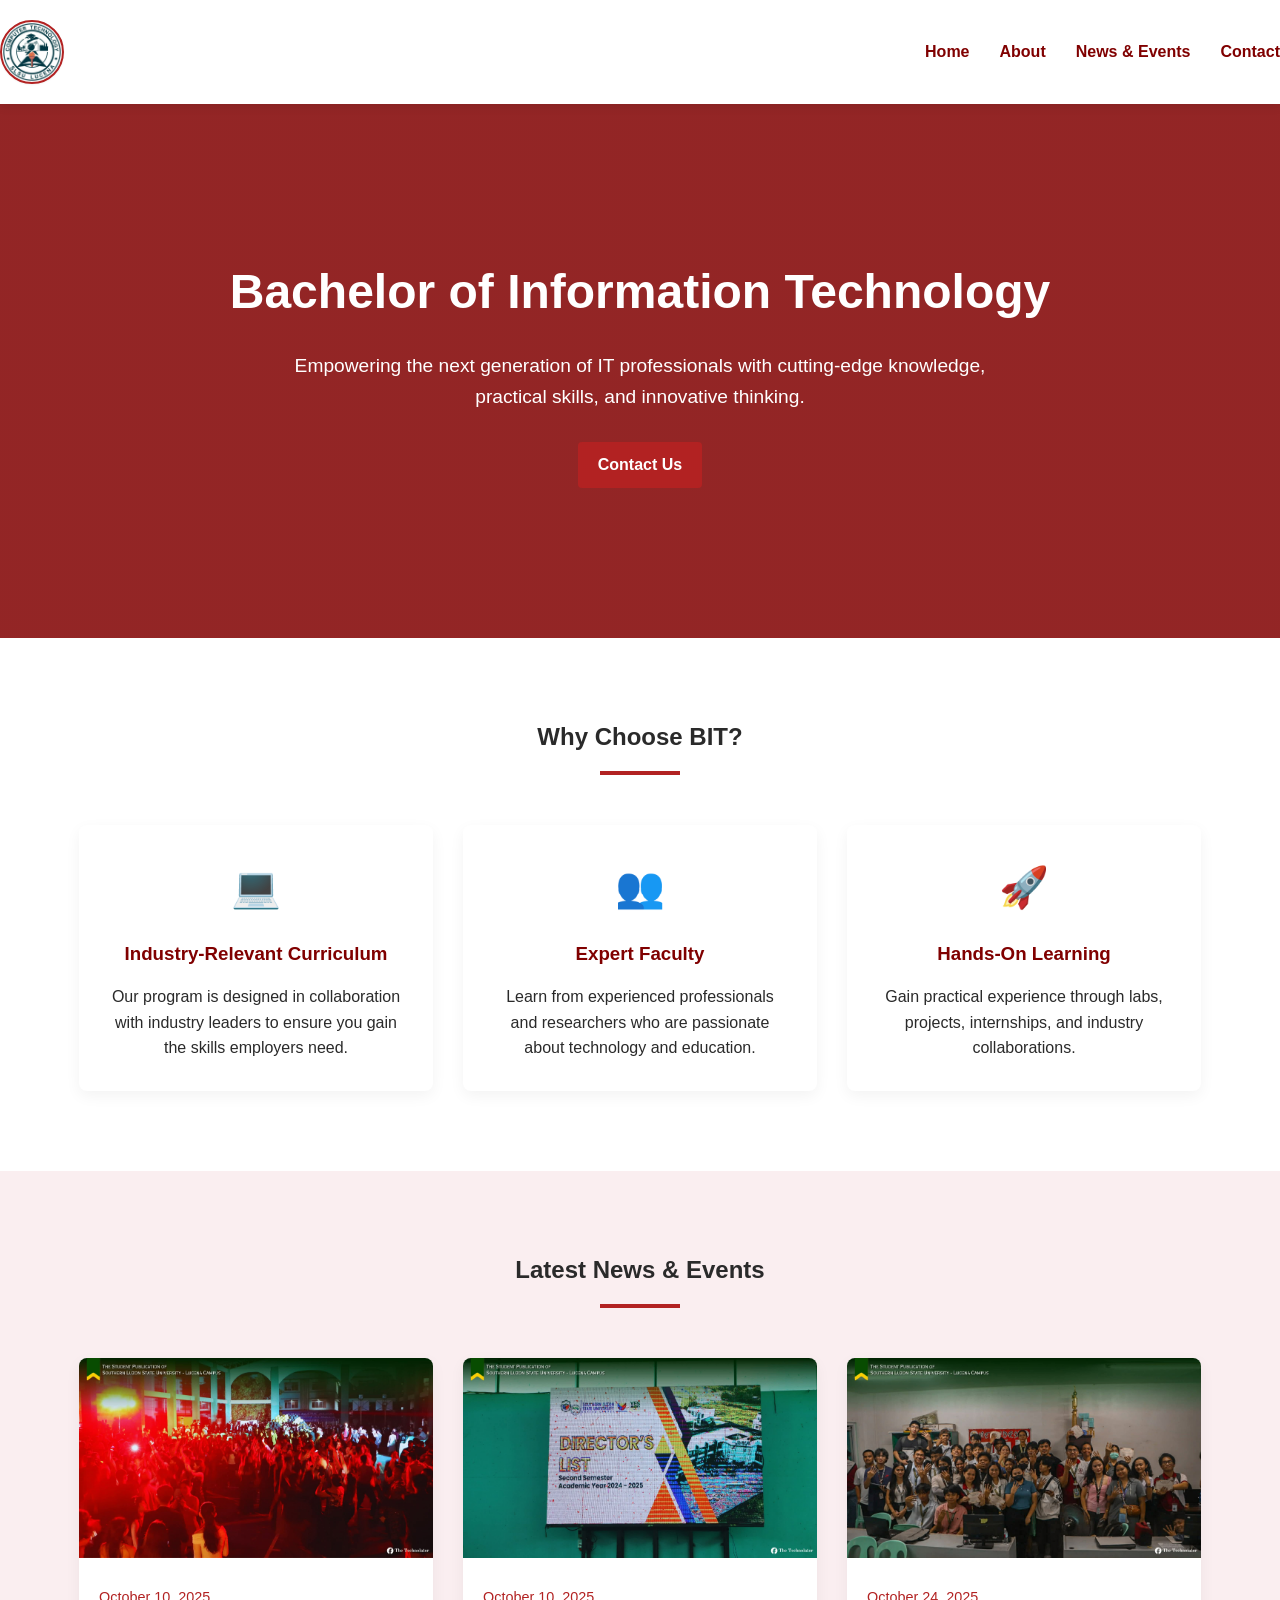
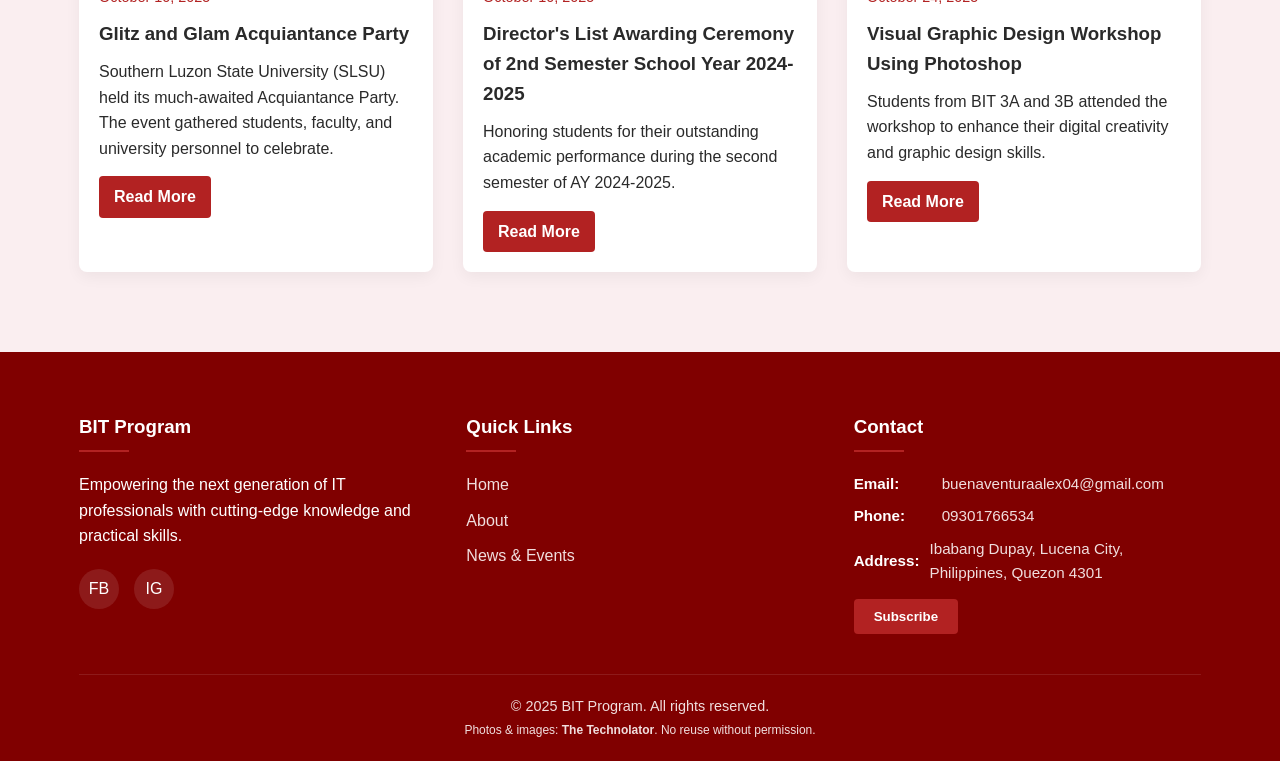
==== kim.web/index.html @ f3f5b9eb "...." ====
<!DOCTYPE html>
<html lang="en">
<head>
  <meta charset="UTF-8">
  <meta name="viewport" content="width=device-width, initial-scale=1.0">
  <title>BIT COURSE WEBSITE</title>
  <link rel="stylesheet" href="bit.css">
</head>
<body>
  <!-- Header -->
  <header>
    <div class="containerr">
      <nav class="navbar">
        <a href="index.html" class="logo" aria-label="BIT Program - Home">
          <img src="./assets/logo-placeholder.png" alt="BIT Program logo" class="logo-img">
        </a>
        <ul class="nav-links">
          <li><a href="index.html">Home</a></li>
          <li><a href="about.html">About</a></li>
          <li><a href="news.html">News & Events</a></li>
          <li><a href="#contact">Contact</a></li>
        </ul>
        <div class="hamburger" aria-label="Menu" aria-expanded="false" role="button" tabindex="0">
          <div></div><div></div><div></div>
        </div>
      </nav>
    </div>
  </header>

  <!-- Hero Section -->
  <section class="hero">
    <div class="container">
      <h1>Bachelor of Information Technology</h1>
      <p>Empowering the next generation of IT professionals with cutting-edge knowledge, practical skills, and innovative thinking.</p>
      <a href="#contact" class="btn">Contact Us</a>
    </div>
  </section>

  <!-- Features Section -->
  <section class="section features">
    <div class="container">
      <h2 class="section-title">Why Choose BIT?</h2>
      <div class="features-grid">
        <div class="feature-card">
          <div class="feature-icon">💻</div>
          <h3>Industry-Relevant Curriculum</h3>
          <p>Our program is designed in collaboration with industry leaders to ensure you gain the skills employers need.</p>
        </div>
        <div class="feature-card">
          <div class="feature-icon">👥</div>
          <h3>Expert Faculty</h3>
          <p>Learn from experienced professionals and researchers who are passionate about technology and education.</p>
        </div>
        <div class="feature-card">
          <div class="feature-icon">🚀</div>
          <h3>Hands-On Learning</h3>
          <p>Gain practical experience through labs, projects, internships, and industry collaborations.</p>
        </div>
      </div>
    </div>
  </section>

  <!-- News Section -->
  <section class="section news-section">
    <div class="container">
      <h2 class="section-title">Latest News & Events</h2>
      <div class="news-grid">
        <div class="news-card">
          <img src="./assets/acquiantance party.jpg" alt="Acquiantance Party" class="news-img">
          <div class="news-content">
            <span class="news-date">October 10, 2025</span>
            <h3>Glitz and Glam Acquiantance Party</h3>
            <p>Southern Luzon State University (SLSU) held its much-awaited Acquiantance Party. The event gathered students, faculty, and university personnel to celebrate.</p>
                                <!-- Updated link -->
            <a href="https://www.facebook.com/share/17JXKevdbE/"
               class="btn"
               target="_blank"
               rel="noopener"
               style="margin-top: 15px; padding: 8px 15px;">
              Read More
            </a>
          </div>
        </div>
        <div class="news-card">
          <img src="./assets/dl awardee.jpg" alt="DL Awardee" class="news-img">
          <div class="news-content">
            <span class="news-date">October 10, 2025</span>
            <h3>Director's List Awarding Ceremony of 2nd Semester School Year 2024-2025</h3>
            <p>Honoring students for their outstanding academic performance during the second semester of AY 2024-2025.</p>
                                  <!-- Updated link -->
            <a href="https://www.facebook.com/share/17JXKevdbE/"
               class="btn"
               target="_blank"
               rel="noopener"
               style="margin-top: 15px; padding: 8px 15px;">
              Read More
            </a>
          </div>
        </div>
        <div class="news-card">
          <img src="./assets/Photoshop Seminar.jpg" alt="Visual Design Using Photoshop Seminar" class="news-img">
          <div class="news-content">
            <span class="news-date">October 24, 2025</span>
            <h3>Visual Graphic Design Workshop Using Photoshop</h3>
            <p>Students from BIT 3A and 3B attended the workshop to enhance their digital creativity and graphic design skills.</p>
                                  <!-- Updated link -->
            <a href="https://www.facebook.com/share/17JXKevdbE/"
               class="btn"
               target="_blank"
               rel="noopener"
               style="margin-top: 15px; padding: 8px 15px;">
              Read More
            </a>
          </div>
        </div>
      </div>
    </div>
  </section>

  <!-- Footer (Contact + Subscribe) -->
  <footer id="contact">
    <div class="container">
      <div class="footer-content">
        <div class="footer-column">
          <h3>BIT Program</h3>
          <p>Empowering the next generation of IT professionals with cutting-edge knowledge and practical skills.</p>
          <div class="social-links">
            <a href="#"><span>FB</span></a>
            <a href="#"><span>IG</span></a>
          </div>
        </div>

        <div class="footer-column">
          <h3>Quick Links</h3>
          <ul class="footer-links">
            <li><a href="index.html">Home</a></li>
            <li><a href="about.html">About</a></li>
            <li><a href="news.html">News & Events</a></li>
          </ul>
        </div>

        <div class="footer-column">
          <h3>Contact</h3>
          <div class="contact-mini">
            <div class="row"><span class="label">Email:</span><span>buenaventuraalex04@gmail.com</span></div>
            <div class="row"><span class="label">Phone:</span><span>09301766534</span></div>
            <div class="row"><span class="label">Address:</span><span>Ibabang Dupay, Lucena City, Philippines, Quezon 4301</span></div>
            <div class="contact-cta">
              <button class="btn" id="openSubscribe">Subscribe</button>
            </div>
          </div>
        </div>
      </div>

      <div class="copyright">
        <p>&copy; 2025 BIT Program. All rights reserved.</p>
        <small>Photos & images: <strong>The Technolator</strong>. No reuse without permission.</small>
      </div>
    </div>
  </footer>

  <!-- Subscribe Modal -->
  <div class="modal" id="subscribeModal" aria-hidden="true" role="dialog" aria-labelledby="subscribeTitle">
    <div class="modal-card">
      <div class="modal-header">
        <div class="modal-title" id="subscribeTitle">Subscribe to updates</div>
        <button class="modal-close" id="closeSubscribe" aria-label="Close">&times;</button>
      </div>
      <div class="modal-body">
        <form id="subscribeForm">
          <div class="form-grid">
            <div class="form-group">
              <label for="subEmail">Email</label>
              <input id="subEmail" type="email" class="form-control" placeholder="you@example.com" required>
            </div>
          </div>
          <div class="modal-footer">
            <button type="button" class="btn" id="cancelSubscribe">Cancel</button>
            <button type="submit" class="btn">Subscribe</button>
          </div>
        </form>
      </div>
    </div>
  </div>

  <!-- Toast -->
  <div id="toast">Subscribed! Check your inbox for a confirmation.</div>

  <script>
    // Mobile nav
    (function(){
      const burger = document.querySelector('.hamburger');
      const links = document.querySelector('.nav-links');
      if (!burger || !links) return;
      const toggle = () => {
        links.classList.toggle('active');
        burger.classList.toggle('active');
        burger.setAttribute('aria-expanded', burger.classList.contains('active'));
      };
      burger.addEventListener('click', toggle);
      burger.addEventListener('keypress', e => (e.key === 'Enter') && toggle());
    })();

    // Subscribe modal (open/close + validate + save)
    (function(){
      const openBtn  = document.getElementById('openSubscribe');
      const modal    = document.getElementById('subscribeModal');
      const closeBtn = document.getElementById('closeSubscribe');
      const cancel   = document.getElementById('cancelSubscribe');
      const form     = document.getElementById('subscribeForm');
      const emailInp = document.getElementById('subEmail');
      const toast    = document.getElementById('toast');

      function openModal() { modal.classList.add('open'); modal.setAttribute('aria-hidden','false'); setTimeout(()=>emailInp?.focus(), 50); }
      function closeModal(){ modal.classList.remove('open'); modal.setAttribute('aria-hidden','true'); }
      function showToast(msg){ toast.textContent = msg || 'Subscribed!'; toast.classList.add('show'); setTimeout(()=> toast.classList.remove('show'), 2000); }

      openBtn?.addEventListener('click', openModal);
      closeBtn?.addEventListener('click', closeModal);
      cancel?.addEventListener('click', closeModal);
      modal?.addEventListener('click', e => { if(e.target === modal) closeModal(); });
      window.addEventListener('keydown', e => { if(e.key === 'Escape') closeModal(); });

      form?.addEventListener('submit', async (e)=>{
        e.preventDefault();
        const email = (emailInp?.value || '').trim();
        const valid = /^[^\s@]+@[^\s@]+\.[^\s@]+$/.test(email);
        if (!valid) { emailInp?.focus(); emailInp?.setAttribute('aria-invalid','true'); return; }

        // Store locally for now (replace with your backend later)
        const key = 'bit_subscribers';
        const list = JSON.parse(localStorage.getItem(key) || '[]');
        if (!list.includes(email)) list.push(email);
        localStorage.setItem(key, JSON.stringify(list));

        // TODO: send to backend / Google Form if needed
        // await fetch('/api/subscribe',{method:'POST',headers:{'Content-Type':'application/json'},body:JSON.stringify({email})});

        closeModal(); form.reset(); showToast('Subscribed! Check your inbox for a confirmation.');
      });
    })();
  </script>
</body>
</html>
---- kim.web/bit.css ----
/* ======= GLOBAL THEME ======= */
:root {
  --primary: #800000;     /* maroon*/
  --secondary: #b22222;   /* brighter maroon for accents/hover */
  --accent: #e6b8b8;      /* soft maroon tint for subtle accents */
  --light: #faeef0;       /* very light maroon-tinted background */
  --dark: #4a0000;        /* deep maroon */
  --text: #2a2a2a;
  --transition: all 0.3s ease;
}

* {
  margin: 0;
  padding: 0;
  box-sizing: border-box;
  font-family: 'Segoe UI', Tahoma, Geneva, Verdana, sans-serif;
}

body {
  line-height: 1.6;
  color: var(--text);
  /* Site-wide background */
  background:
    url('bgnew.png') center / cover fixed no-repeat,
    #fffafa; /* fallback color */
}

/* Prevent background scroll when modal is open */
body.modal-open { overflow: hidden; }

a { text-decoration: none; color: var(--primary); transition: var(--transition); }
ul { list-style: none; }

.container {
  width: 90%;
  max-width: 1200px;
  margin: 0 auto;
  padding: 0 15px;
}

.btn {
  display: inline-block;
  padding: 10px 20px;
  background-color: var(--secondary);
  color: #fff;
  border-radius: 4px;
  font-weight: 600;
  transition: var(--transition);
  border: none;
  cursor: pointer;
}
.btn:hover { background-color: var(--primary); transform: translateY(-2px); }

.section { padding: 80px 0; }

.section-title {
  text-align: center;
  margin-bottom: 50px;
  position: relative;
}
.section-title:after {
  content: '';
  display: block;
  width: 80px;
  height: 4px;
  background-color: var(--secondary);
  margin: 15px auto;
}

/* ======= HEADER & NAV ======= */
header {
  background-color: #fff;
  box-shadow: 0 2px 10px rgba(0,0,0,0.1);
  position: sticky;
  top: 0;
  z-index: 1000;
}
.navbar {
  display: flex;
  justify-content: space-between;
  align-items: center;
  padding: 20px 0;
}

.logo { display: inline-flex; align-items: center; line-height: 0; }
.logo-img{
  inline-size: 56px;
  block-size: 56px;
  aspect-ratio: 1/1;
  border-radius: 50%;
  object-fit: cover;
  display: block;
  background: transparent;
  border: 2px solid var(--secondary);
  box-shadow: 0 1px 2px rgba(0,0,0,.05);
}

.nav-links { display: flex; }
.nav-links li { margin-left: 30px; }
.nav-links a { font-weight: 600; position: relative; }
.nav-links a:after {
  content:'';
  position:absolute;
  bottom:-5px; left:0;
  width:0; height:2px;
  background-color: var(--secondary);
  transition: var(--transition);
}
.nav-links a:hover:after { width: 100%; }
.nav-links a.active { color: var(--secondary); }
.nav-links a.active:after { width: 100%; }

.hamburger { display: none; cursor: pointer; }
.hamburger div {
  width: 25px; height: 3px;
  background-color: var(--primary);
  margin: 5px;
  transition: var(--transition);
}

/* ======= HERO ======= */
.hero {
  background:
    linear-gradient(rgba(128,0,0,0.85), rgba(128,0,0,0.85)),
    url('bgnew.png') center / cover no-repeat;
  color: #fff;
  text-align: center;
  padding: 150px 0;
}
.hero h1 { font-size: 3rem; margin-bottom: 20px; animation: fadeIn 1s ease; }
.hero p  { font-size: 1.2rem; max-width: 700px; margin: 0 auto 30px; animation: fadeIn 1.5s ease; }
.hero .btn { animation: fadeIn 2s ease; }

/* ======= FEATURES ======= */
.features { background-color: #fff; }

.features-grid {
  display: grid;
  grid-template-columns: repeat(auto-fit, minmax(300px, 1fr));
  gap: 30px;
}
.feature-card {
  background-color: #fff;
  border-radius: 8px;
  padding: 30px;
  box-shadow: 0 5px 15px rgba(0,0,0,0.05);
  transition: var(--transition);
  text-align: center;
}
.feature-card:hover { transform: translateY(-10px); box-shadow: 0 15px 30px rgba(0,0,0,0.1); }
.feature-icon { font-size: 40px; color: var(--secondary); margin-bottom: 20px; }
.feature-card h3 { margin-bottom: 15px; color: var(--primary); }

/* ======= NEWS ======= */
.news-section { background-color: var(--light); }
.news-grid {
  display: grid;
  grid-template-columns: repeat(auto-fit, minmax(300px, 1fr));
  gap: 30px;
}
.news-card {
  background-color: #fff;
  border-radius: 8px;
  overflow: hidden;
  box-shadow: 0 5px 15px rgba(0,0,0,0.05);
  transition: var(--transition);
}
.news-card:hover { transform: translateY(-5px); box-shadow: 0 10px 25px rgba(0,0,0,0.1); }
.news-img { height: 200px; width: 100%; object-fit: cover; }
.news-content { padding: 20px; }
.news-date { color: var(--secondary); font-size: 0.9rem; margin-bottom: 10px; display: block; }
.news-card h3 { margin-bottom: 10px; }

/* ======= VISION & MISSION ======= */
.vision-mission { background-color:#f8f9fa; padding:50px 20px; }
.vm-container {
  display:flex; flex-wrap:wrap; justify-content:center; align-items:stretch;
  gap:30px; max-width:1200px; margin:0 auto;
}
.vm-box {
  flex:1 1 45%; background-color:#fff; border-radius:12px; padding:30px;
  box-shadow:0 4px 8px rgba(0,0,0,0.1);
  transition: transform 0.3s ease, box-shadow 0.3s ease;
}
.vm-box:hover { transform: translateY(-5px); box-shadow:0 8px 16px rgba(0,0,0,0.15); }
.vm-box h2 { color: var(--primary); font-size:24px; margin-bottom:15px; text-align:center; letter-spacing:1px; }
.vm-box p { color:#555; font-size:16px; line-height:1.6; text-align:justify; }

/* ======= FOOTER (with Contact) ======= */
footer { background-color: var(--primary); color:#fff; padding:60px 0 20px; }
.footer-content {
  display:grid;
  grid-template-columns: repeat(auto-fit, minmax(250px, 1fr));
  gap:40px; margin-bottom:40px;
}
.footer-column h3 { margin-bottom:20px; position:relative; padding-bottom:10px; }
.footer-column h3:after {
  content:''; position:absolute; bottom:0; left:0; width:50px; height:2px; background-color: var(--secondary);
}
.footer-links li { margin-bottom:10px; }
.footer-links a { color:#f0dede; }
.footer-links a:hover { color:#fff; padding-left:5px; }

.contact-mini { color:#f0dede; font-size: .95rem; }
.contact-mini .row { display:flex; gap:10px; margin-bottom:8px; align-items:center; }
.contact-mini .label { width:78px; color:#fff; font-weight:600; }
.contact-cta { margin-top: 14px; }

.social-links { display:flex; gap:15px; margin-top:20px; }
.social-links a {
  display:flex; align-items:center; justify-content:center; width:40px; height:40px;
  background-color: rgba(255,255,255,0.1); border-radius:50%; color:#fff; transition: var(--transition);
}
.social-links a:hover { background-color: var(--secondary); transform: translateY(-3px); }

.copyright {
  text-align:center; padding-top:20px;
  border-top:1px solid rgba(255,255,255,0.1);
  font-size:0.9rem; color:#f0dede;
}

/* ======= POPUP / MODAL (Responsive Subscribe) ======= */
.modal {
  position: fixed;
  inset: 0;
  display: none;                 /* toggled by .open */
  place-items: center;
  background: rgba(0,0,0,0.45);
  z-index: 2000;
  padding: 16px;                 /* breathing room on small screens */
}
.modal.open { display: grid; }

.modal-card {
  width: 100%;
  max-width: 520px;
  background: #fff;
  border-radius: 14px;
  overflow: hidden;              /* contain internal scroll */
  box-shadow: 0 20px 60px rgba(0,0,0,.25);
  animation: fadeIn .2s ease;

  /* Fit small screens and allow inner scrolling */
  display: flex;
  flex-direction: column;
  max-height: calc(100vh - 32px - env(safe-area-inset-top) - env(safe-area-inset-bottom));
}

.modal-header {
  background: linear-gradient(135deg, var(--primary), var(--secondary));
  color:#fff;
  padding: 14px 18px;
  display:flex; justify-content:space-between; align-items:center;
  flex: 0 0 auto;
}
.modal-title { font-size: 1.1rem; font-weight: 700; }
.modal-close { border:none; background:transparent; color:#fff; font-size:22px; cursor:pointer; line-height:1; }

.modal-body {
  padding: 18px; background:#fff;
  flex: 1 1 auto;
  overflow: auto;                /* scroll the body, not the whole screen */
  -webkit-overflow-scrolling: touch;
}

.modal-footer {
  padding: 14px 18px; background:#fafafa;
  display:flex; justify-content:flex-end; gap:10px;
  flex: 0 0 auto;
  position: sticky; bottom: 0;   /* keep actions visible when content scrolls */
}

/* Forms inside modal */
.form-grid { display:grid; grid-template-columns: 1fr; gap: 12px; }
.form-group label { display:block; margin-bottom:6px; font-weight:600; }
.form-control {
  width:100%;
  padding: 12px;
  border: 1px solid #ddd;
  border-radius: 8px;
  font-size: 1rem;               /* iOS zoom-safe size */
  transition: var(--transition);
}
.form-control:focus { border-color: var(--secondary); outline: none; }

/* Toast */
#toast {
  position:fixed;
  left:50%;
  bottom:calc(24px + env(safe-area-inset-bottom));
  transform:translateX(-50%);
  background:#111; color:#fff;
  padding:10px 14px;
  border-radius:8px;
  opacity:0; pointer-events:none;
  transition:opacity .25s;
  z-index:3000;
}
#toast.show { opacity: 1; }

/* ======= ANIMATIONS ======= */
@keyframes fadeIn { from { opacity:0; transform: translateY(6px); } to { opacity:1; transform: translateY(0); } }

/* ======= RESPONSIVE ======= */
@media (max-width: 768px) {
  .nav-links{
    position:absolute; right:0; top:70px; background-color:#fff; width:100%;
    flex-direction:column; align-items:center; padding:20px 0;
    box-shadow:0 5px 10px rgba(0,0,0,0.1);
    transform: translateY(-150%);
    transition: var(--transition);
  }
  .nav-links.active{ transform: translateY(0); }
  .nav-links li{ margin:15px 0; }
  .hamburger{ display:block; }
  .hamburger.active div:nth-child(1){ transform: rotate(-45deg) translate(-5px, 6px); }
  .hamburger.active div:nth-child(2){ opacity:0; }
  .hamburger.active div:nth-child(3){ transform: rotate(45deg) translate(-5px, -6px); }

  .hero h1{ font-size:2.2rem; }
  .hero p{ font-size:1rem; }
  .section{ padding:60px 0; }
}

@media (max-width: 480px) {
  .modal-card { max-width: 100%; border-radius: 12px; }
  .modal-header { padding: 12px 14px; }
  .modal-body   { padding: 12px 14px; }
  .modal-footer { padding: 12px 14px; }
  .btn { padding: 10px 16px; }
}

@media (min-width: 992px) {
  .logo-img { inline-size: 64px; block-size: 64px; }
}
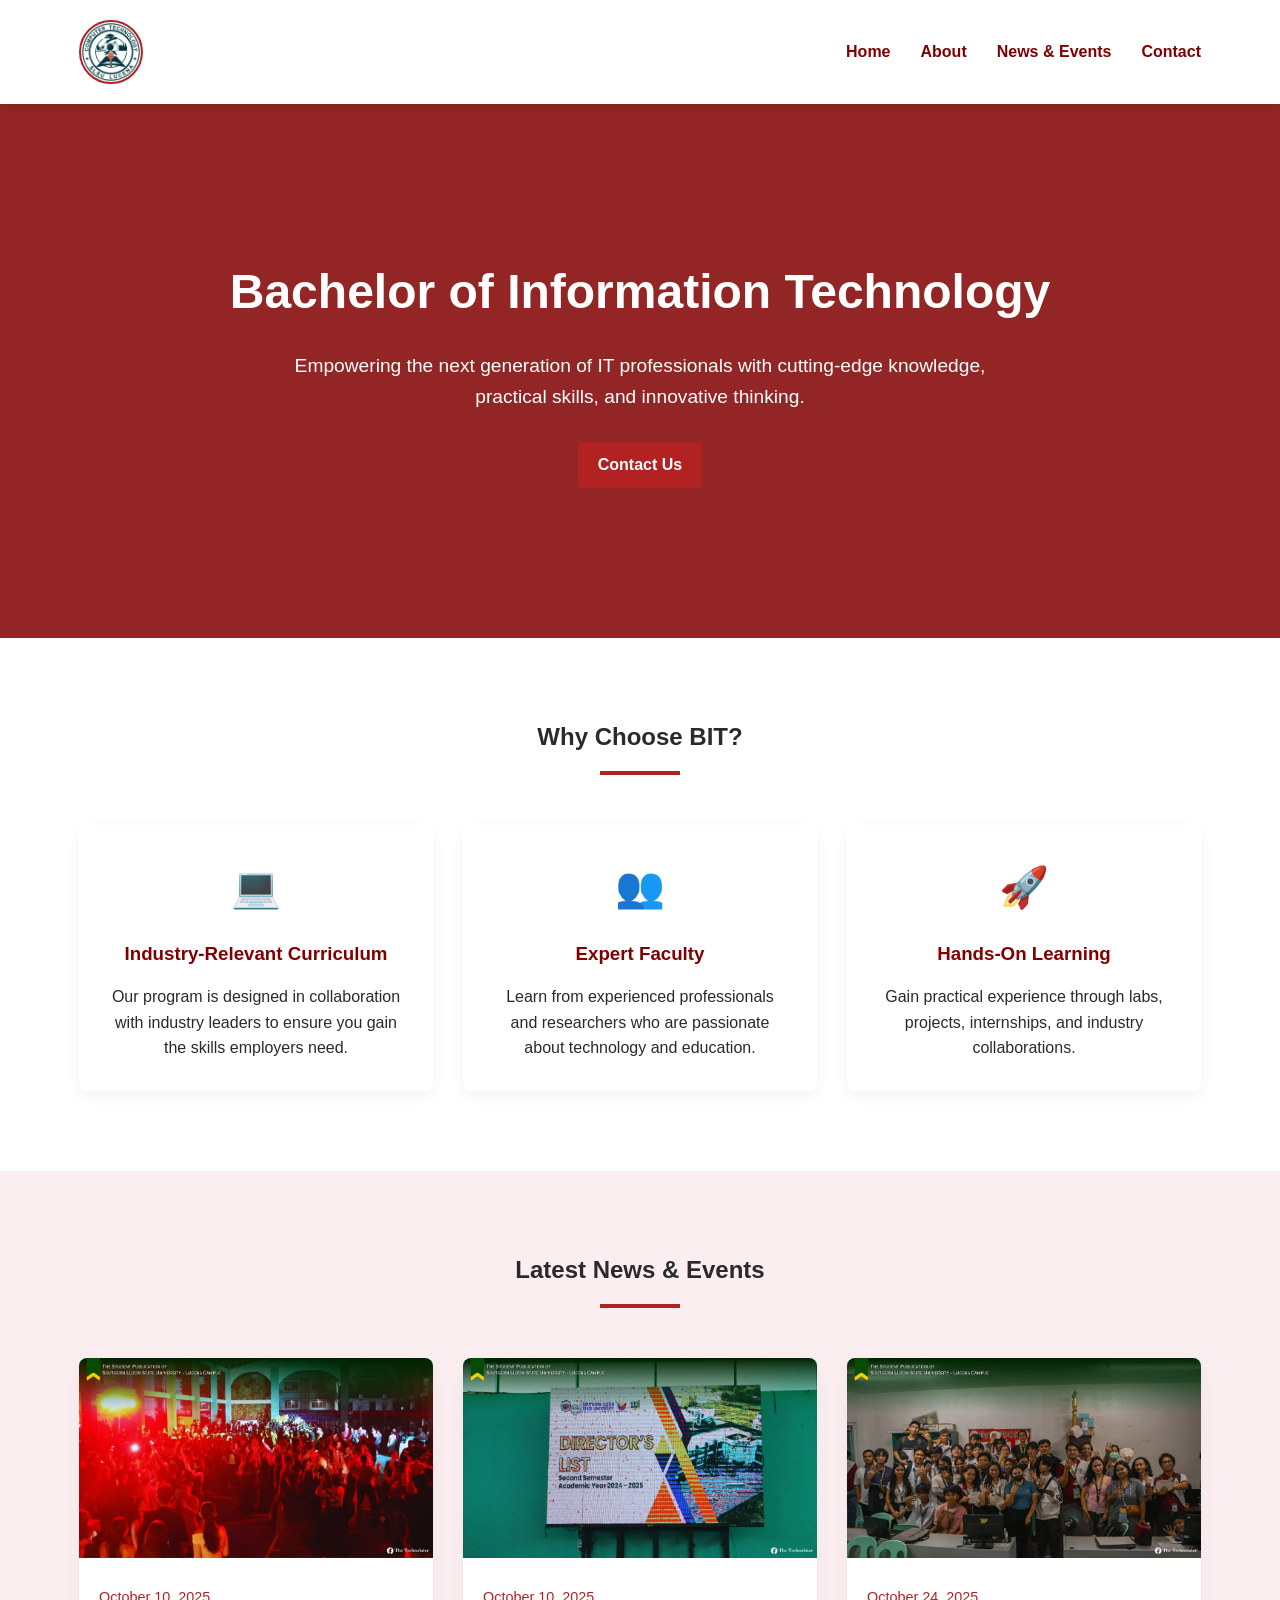
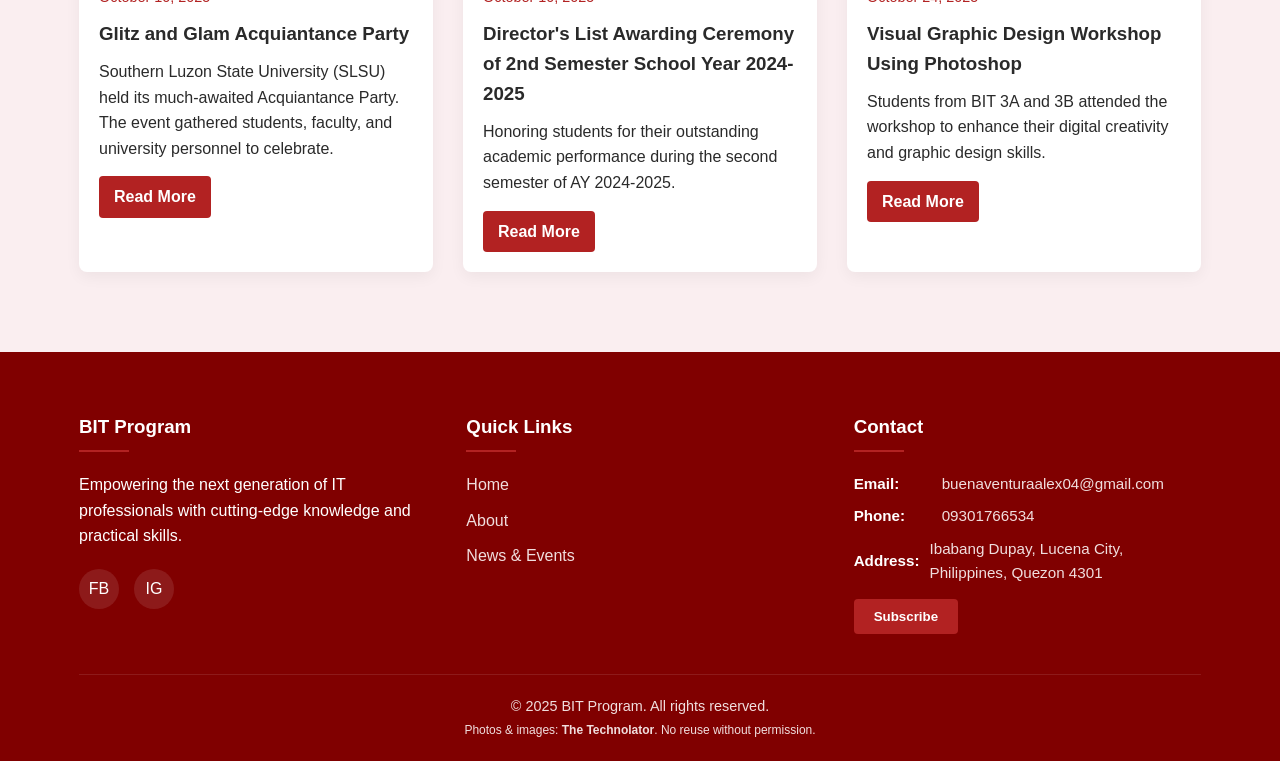
==== commit 385d7642: "..." ====
--- a/kim.web/index.html
+++ b/kim.web/index.html
@@ -9,7 +9,7 @@
 <body>
   <!-- Header -->
   <header>
-    <div class="containerr">
+    <div class="container">
       <nav class="navbar">
         <a href="index.html" class="logo" aria-label="BIT Program - Home">
           <img src="./assets/logo-placeholder.png" alt="BIT Program logo" class="logo-img">
